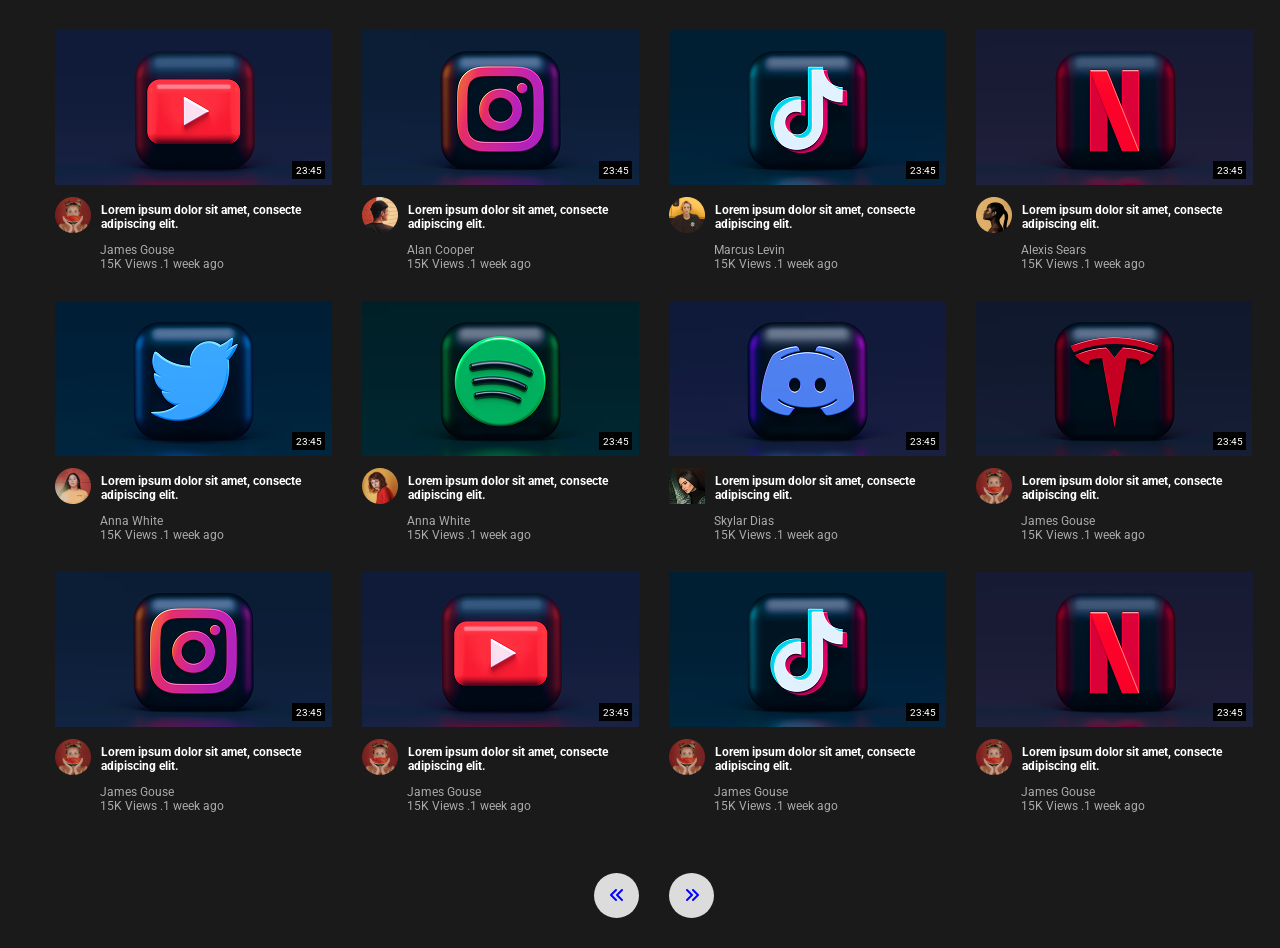
==== index.html @ a436f95a "last changed" ====
<!DOCTYPE html>
<html lang="en">

<head>
    <meta charset="UTF-8">
    <meta name="viewport" content="width=device-width, initial-scale=1.0">
    <link rel="stylesheet" href="https://cdnjs.cloudflare.com/ajax/libs/font-awesome/6.5.0/css/all.min.css">
    <link href="https://unpkg.com/aos@2.3.1/dist/aos.css" rel="stylesheet">
    <title>Document</title>
    <link rel="stylesheet" href="./assets/styles/main.css">
</head>

<body class="container">
    <div class="s1">
        <div class="time-style">
            <img class="images" src="./assets/main_pg-images/image 1 (2).png" alt="">
            <div class="time">
                <p>23:45</p>
            </div>
        </div>
        <div class="box">
            <div class="box-in">
                <div>
                    <img src="./assets/main_pg-images/user-pages/User-Avatar (7).png" alt="">
                </div>
                <span class="user-title">Lorem ipsum dolor sit amet, consecte 
                    adipiscing elit.</span>
            </div>
            <p>James Gouse <br>
                15K Views .1 week ago</p>
        </div>
    </div>
    <div class="s2">
        <div class="time-style">
            <img class="images" src="./assets/main_pg-images/image 1 (8).png" alt="">
            <div class="time">
                <p>23:45</p>
            </div>
        </div>
        <div class="box">
            <div class="box-in">
                <div>
                    <img src="./assets/main_pg-images/user-pages/User-Avatar.png" alt="">
                </div>
                <span class="user-title">Lorem ipsum dolor sit amet, consecte 
                    adipiscing elit.</span>
            </div>
            <p>Alan Cooper <br>
                15K Views .1 week ago</p>
        </div>
    </div>

    <div class="s3">
        <div class="time-style">
            <img class="images" src="./assets/main_pg-images/image 1 (7).png" alt="">
            <div class="time">
                <p>23:45</p>
            </div>
        </div>
        <div class="box">
            <div class="box-in">
                <div>
                    <img src="./assets/main_pg-images/user-pages/User-Avatar (2).png" alt="">
                </div>
                <span class="user-title">Lorem ipsum dolor sit amet, consecte 
                    adipiscing elit.</span>
            </div>
            <p>Marcus Levin <br>
                15K Views .1 week ago</p>
        </div>
    </div>
    <div class="s4">
        <div class="time-style">
            <img class="images" src="./assets/main_pg-images/image 1 (6).png" alt="">
            <div class="time">
                <p>23:45</p>
            </div>
        </div>
        <div class="box">
            <div class="box-in">
                <div>
                    <img src="./assets/main_pg-images/user-pages/User-Avatar (3).png" alt="">
                </div>
                <span class="user-title">Lorem ipsum dolor sit amet, consecte 
                    adipiscing elit.</span>
            </div>
            <p>Alexis Sears <br>
                15K Views .1 week ago</p>
        </div>
    </div>
    <div class="s5">
        <div class="time-style">
            <img class="images" src="./assets/main_pg-images/image 1 (5).png" alt="">
            <div class="time">
                <p>23:45</p>
            </div>
        </div>

        <div class="box">
            <div class="box-in">
                <div>
                    <img src="./assets/main_pg-images/user-pages/User-Avatar (5).png" alt="">
                </div>
                <span class="user-title">Lorem ipsum dolor sit amet, consecte
                    adipiscing elit.</span>
            </div>
            <p>Anna White <br>
                15K Views .1 week ago</p>
        </div>
        </div>
    <div class="s6">
        <div class="time-style">
            <img class="images" src="./assets/main_pg-images/image 1 (4).png" alt="">
            <div class="time">
                <p>23:45</p>
            </div>
        </div>
        <div class="box">
            <div class="box-in">
                <div>
                    <img src="./assets/main_pg-images/user-pages/User-Avatar (6).png" alt="">
                </div>
                <span  class="user-title">Lorem ipsum dolor sit amet, consecte 
                    adipiscing elit.</span>
            </div>
            <p>Anna White <br>
                15K Views .1 week ago</p>
        </div>
    </div>
    <div class="s7">
        <div class="time-style">
            <img class="images" src="./assets/main_pg-images/image 1 (3).png" alt="">
            <div class="time">
                <p>23:45</p>
            </div>
        </div>
        <div class="box">
            <div class="box-in">
                <div>
                    <img src="./assets/main_pg-images/user-pages/User-Avatar (4).png" alt="">
                </div>
                <span class="user-title">Lorem ipsum dolor sit amet, consecte 
                    adipiscing elit.</span>
            </div>
            <p>Skylar Dias<br>
                15K Views .1 week ago</p>
        </div>
    </div>
    <div class="s8">
        <div class="time-style">
            <img class="images" src="./assets/main_pg-images/image 1.png" alt="">
            <div class="time">
                <p>23:45</p>
            </div>
        </div>
        <div class="box">
            <div class="box-in">
                <div>
                    <img src="./assets/main_pg-images/user-pages/User-Avatar (7).png" alt="">
                </div>
                <span class="user-title">Lorem ipsum dolor sit amet, consecte 
                    adipiscing elit.</span>
            </div>
            <p>James Gouse <br>
                15K Views .1 week ago</p>
        </div>
    </div>
    <div class="s9">
        <div class="time-style">
            <img class="images" src="./assets/main_pg-images/image 1 (8).png" alt="">
            <div class="time">
                <p>23:45</p>
            </div>
        </div>
        <div class="box">
            <div class="box-in">
                <div>
                    <img src="./assets/main_pg-images/user-pages/User-Avatar (7).png" alt="">
                </div>
                <span class="user-title">Lorem ipsum dolor sit amet, consecte 
                    adipiscing elit.</span>
            </div>
            <p>James Gouse <br>
                15K Views .1 week ago</p>
        </div>
    </div>
    <div class="s10">
        <div class="time-style">
            <img class="images" src="./assets/main_pg-images/image 1 (2).png" alt="">
            <div class="time">
                <p>23:45</p>
            </div>
        </div>
        <div class="box">
            <div class="box-in">
                <div>
                    <img src="./assets/main_pg-images/user-pages/User-Avatar (7).png" alt="">
                </div>
                <span class="user-title">Lorem ipsum dolor sit amet, consecte 
                    adipiscing elit.</span>
            </div>
            <p>James Gouse <br>
                15K Views .1 week ago</p>
        </div>
    </div>
    <div class="s11">
        <img class="images" src="./assets/main_pg-images/image 1 (7).png" alt="">
        <div class="time-style">
            <div class="time">
                <p>23:45</p>
            </div>
        </div>
        <div class="box">
            <div class="box-in">
                <div>
                    <img src="./assets/main_pg-images/user-pages/User-Avatar (7).png" alt="">
                </div>
                <span class="user-title">Lorem ipsum dolor sit amet, consecte 
                    adipiscing elit.</span>
            </div>
            <p>James Gouse <br>
                15K Views .1 week ago</p>
        </div>
    </div>
    <div class="s12">
        <div class="time-style">
            <img class="images" src="./assets/main_pg-images/image 1 (6).png" alt="">
            <div class="time">
                <p>23:45</p>
            </div>
        </div>
        <div class="box">
            <div class="box-in">
                <div>
                    <img src="./assets/main_pg-images/user-pages/User-Avatar (7).png" alt="">
                </div>
                <span class="user-title">Lorem ipsum dolor sit amet, consecte 
                    adipiscing elit.</span>
            </div>
            <p>James Gouse <br>
                15K Views .1 week ago</p>
        </div>
    </div>

    <footer>
             <div class="next-pages_link">
        <div>
            <a href=""><i class="fa-solid fa-angles-left"></i></a>
        </div>
        <div>
            <a href="./assets/pages/secondary.html"><i class="fa-solid fa-angles-right"></i></a>
        </div>
    </div>
    </footer>

    <script src="https://unpkg.com/aos@2.3.1/dist/aos.js"></script>
    <script>
        AOS.init();
    </script>
</body>

</html>
---- assets/styles/main.css ----
@import url('https://fonts.googleapis.com/css2?family=Roboto:ital,wdth,wght@0,75..100,100..900;1,75..100,100..900&display=swap');

* {
    margin: 0;
    padding: 0;
    box-sizing: border-box;
    font-family: 'Roboto';
}
body {
    width: 100%;
    height: 100vh;
    max-width: 1230px;
    margin: 0 auto;
    gap: 30px;
    display: grid;
    grid-template-columns: repeat(8, 1fr);
    grid-template-rows: repeat(3, 1fr);
    grid-template-areas:
        's1 s1 s2 s2 s3 s3 s4 s4'
        's5 s5 s6 s6 s7 s7 s8 s8'
        's9 s9 s10 s10 s11 s11 s12 s12'
        'f f f f f f f f';
    background-color: rgba(26, 26, 26, 1);
    padding: 30px;
}
.container{
    max-width: 1230px;
    margin: 0 auto;
}
.s1 {
    grid-area: s1;
    width: 277px;
    background-color: transparent;

}
.time-style {
    position: relative;
}
.s2 {
    grid-area: s2;
    width: 277px;
    background-color: transparent;
}
.box {
    display: flex;
    flex-direction: column;
    gap: 6px;
    margin-top: 8px;
}
.time {
    width: 33px;
    height: 18px;
    background-color: rgba(0, 0, 0, 1);
    display: flex;
    align-items: center;
    justify-content: center;
    position: absolute;
    right: 7px;
    bottom: 10px;
}
.time p {
    color: white;
    font-size: 10px;
}
.box-in {
    display: flex;
    align-items: center;
    gap: 10px;
}
.box-in .user-title {
    font-weight: 700;
    color: rgba(255, 255, 255, 1);
    font-size: 12px;
}
.box p {
    color: rgba(170, 170, 170, 1);
    margin-left: 45px;
    font-size: 12px;
}
.s3 {
    grid-area: s3;
    position: relative;
    width: 277px;
    background-color: transparent;

}
.s4 {
    grid-area: s4;
    position: relative;
    width: 277px;
    background-color: transparent;

}
.s5 {
    grid-area: s5;

}
.s6 {
    grid-area: s6;
    width: 277px;
    background-color: transparent;
    position: relative;

}
.s7 {
    grid-area: s7;
    width: 277px;
    background-color: transparent;
    position: relative;

}
.s8 {
    grid-area: s8;
    width: 277px;
    background-color: transparent;
    position: relative;

}
.s9 {
    grid-area: s9;

}
.s10 {
    grid-area: s10;
    width: 277px;
    background-color: transparent;
    position: relative;

}
.s11 {
    grid-area: s11;
    width: 277px;
    background-color: transparent;
    position: relative;

}
.s12 {
    grid-area: s12;
    width: 277px;
    background-color: transparent;
    position: relative;

}
footer {
    grid-area: f;
    width: 100%;
    padding: 30px 0;
    background-color: transparent;
    display: flex;
    justify-content: center;
    align-items: center;
}
.next-pages_link {
    display: flex;
    gap: 30px;
}
.next-pages_link div{
    height: 45px;
    width: 45px;
    display: flex;
    align-items: center;
    justify-content: center;
    border-radius: 50%;
    transition: all 0.2s ease;
    text-align: center;
    background-color: gainsboro;
}
.next-pages_link a{
    color: blue;
}
.next-pages_link div:hover{
    color: white;
    cursor: pointer;
    transition: all 0.3s ease;
    background-color: darkgrey;
} 
@media (max-width:1024px) {
    body {
        grid-template-areas:
            's1 s1 s2 s2 s3 s3'
            's4 s4 s5 s5 s6 s6'
            ' s7 s7 s8 s8 s9 s9'
            ' s10 s10 s11 s11 s12 s12';
    }
}
@media (max-width:500px) {
    body {
        grid-template-areas:
        's1 s1''s2 s2''s3 s3''s4 s4''s5 s5''s6 s6''s7 s7'
        's8 s8''s9 s9''s10 s10''s11 s11''s12 s12';
        display: flex;
        justify-content: center;
        flex-wrap: wrap;
        align-items: center;
    }
}
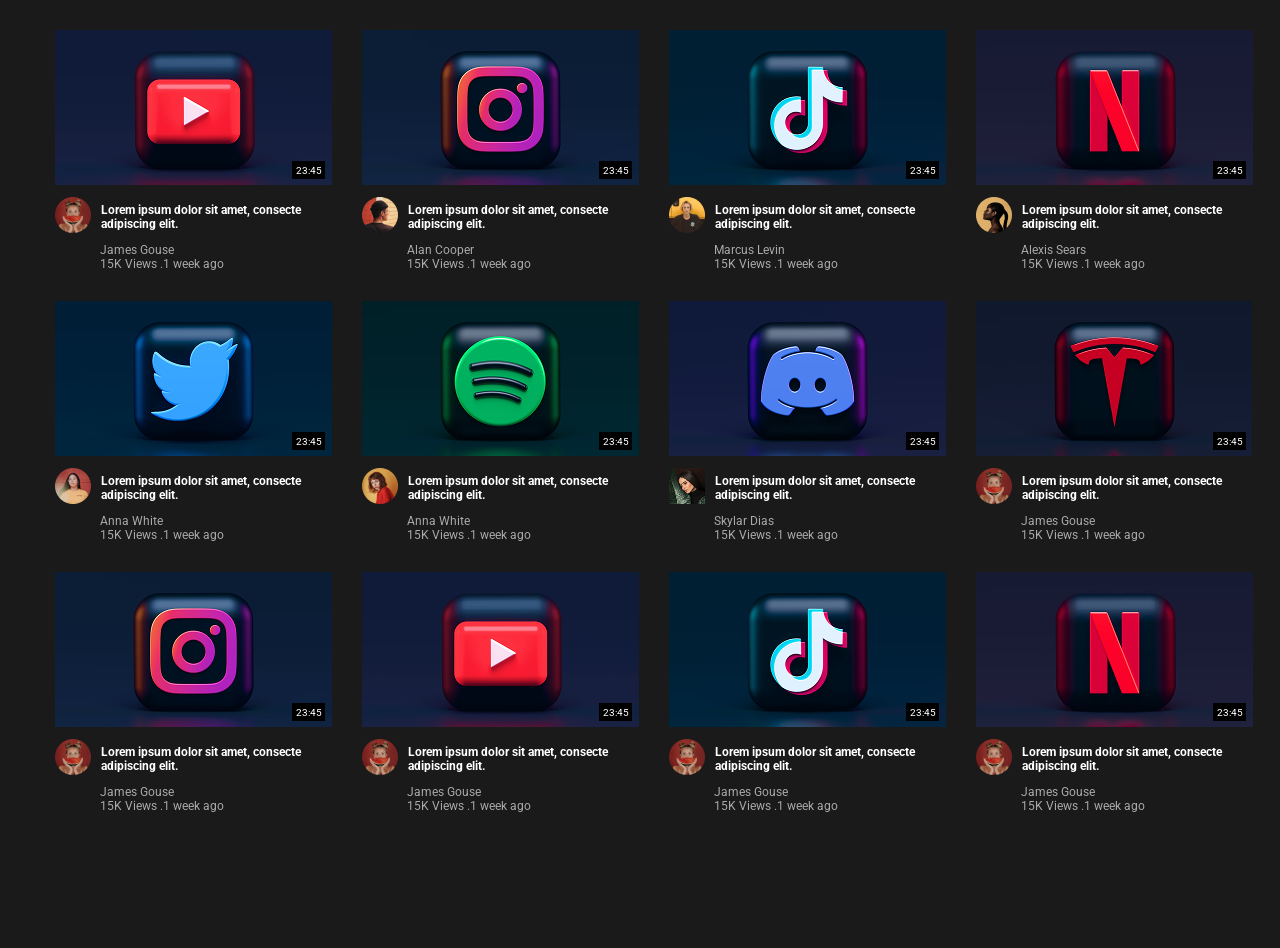
==== commit 5486199f: "last changed" ====
--- a/index.html
+++ b/index.html
@@ -13,13 +13,13 @@
 <body class="container">
     <div class="s1">
         <div class="time-style">
-            <img class="images" src="./assets/main_pg-images/image 1 (2).png" alt="">
-            <div class="time">
-                <p>23:45</p>
-            </div>
-        </div>
-        <div class="box">
-            <div class="box-in">
+            <img class="images" src="./assets/main_pg-images/image 1 (2).png" alt="" data-aos="fade-down" data-aos-delay="100">
+            <div class="time"data-aos="fade-down" data-aos-delay="200">
+                <p>23:45</p>
+            </div>
+        </div>
+        <div class="box">
+            <div class="boxs" data-aos="fade-down" data-aos-delay="300">
                 <div>
                     <img src="./assets/main_pg-images/user-pages/User-Avatar (7).png" alt="">
                 </div>
@@ -32,13 +32,13 @@
     </div>
     <div class="s2">
         <div class="time-style">
-            <img class="images" src="./assets/main_pg-images/image 1 (8).png" alt="">
-            <div class="time">
-                <p>23:45</p>
-            </div>
-        </div>
-        <div class="box">
-            <div class="box-in">
+            <img class="images" src="./assets/main_pg-images/image 1 (8).png" alt="" data-aos="fade-down" data-aos-delay="100">
+            <div class="time" data-aos="fade-down" data-aos-delay="200">
+                <p>23:45</p>
+            </div>
+        </div>
+        <div class="box">
+            <div class="boxs" data-aos="fade-down" data-aos-delay="300">
                 <div>
                     <img src="./assets/main_pg-images/user-pages/User-Avatar.png" alt="">
                 </div>
@@ -52,13 +52,13 @@
 
     <div class="s3">
         <div class="time-style">
-            <img class="images" src="./assets/main_pg-images/image 1 (7).png" alt="">
-            <div class="time">
-                <p>23:45</p>
-            </div>
-        </div>
-        <div class="box">
-            <div class="box-in">
+            <img class="images" src="./assets/main_pg-images/image 1 (7).png" alt=""data-aos="fade-down" data-aos-delay="100">
+            <div class="time" data-aos="fade-down" data-aos-delay="200">
+                <p>23:45</p>
+            </div>
+        </div>
+        <div class="box">
+            <div class="boxs"data-aos="fade-down" data-aos-delay="300">
                 <div>
                     <img src="./assets/main_pg-images/user-pages/User-Avatar (2).png" alt="">
                 </div>
@@ -71,13 +71,13 @@
     </div>
     <div class="s4">
         <div class="time-style">
-            <img class="images" src="./assets/main_pg-images/image 1 (6).png" alt="">
-            <div class="time">
-                <p>23:45</p>
-            </div>
-        </div>
-        <div class="box">
-            <div class="box-in">
+            <img class="images" src="./assets/main_pg-images/image 1 (6).png" alt=""data-aos="fade-down" data-aos-delay="100">
+            <div class="time" data-aos="fade-down" data-aos-delay="200">
+                <p>23:45</p>
+            </div>
+        </div>
+        <div class="box">
+            <div class="boxs" data-aos="fade-down" data-aos-delay="300">
                 <div>
                     <img src="./assets/main_pg-images/user-pages/User-Avatar (3).png" alt="">
                 </div>
@@ -88,16 +88,16 @@
                 15K Views .1 week ago</p>
         </div>
     </div>
-    <div class="s5">
-        <div class="time-style">
-            <img class="images" src="./assets/main_pg-images/image 1 (5).png" alt="">
-            <div class="time">
-                <p>23:45</p>
-            </div>
-        </div>
-
-        <div class="box">
-            <div class="box-in">
+    <div class="s5"  >
+        <div class="time-style">
+            <img class="images" src="./assets/main_pg-images/image 1 (5).png" alt="" data-aos="fade-down" data-aos-delay="100">
+            <div class="time" data-aos="fade-down" data-aos-delay="200">
+                <p>23:45</p>
+            </div>
+        </div>
+
+        <div class="box">
+            <div class="boxs" data-aos="fade-down" data-aos-delay="300">
                 <div>
                     <img src="./assets/main_pg-images/user-pages/User-Avatar (5).png" alt="">
                 </div>
@@ -110,13 +110,13 @@
         </div>
     <div class="s6">
         <div class="time-style">
-            <img class="images" src="./assets/main_pg-images/image 1 (4).png" alt="">
-            <div class="time">
-                <p>23:45</p>
-            </div>
-        </div>
-        <div class="box">
-            <div class="box-in">
+            <img class="images" src="./assets/main_pg-images/image 1 (4).png" alt=""data-aos="fade-down" data-aos-delay="100">
+            <div class="time" data-aos="fade-down" data-aos-delay="200">
+                <p>23:45</p>
+            </div>
+        </div>
+        <div class="box">
+            <div class="boxs" data-aos="fade-down" data-aos-delay="300">
                 <div>
                     <img src="./assets/main_pg-images/user-pages/User-Avatar (6).png" alt="">
                 </div>
@@ -129,13 +129,13 @@
     </div>
     <div class="s7">
         <div class="time-style">
-            <img class="images" src="./assets/main_pg-images/image 1 (3).png" alt="">
-            <div class="time">
-                <p>23:45</p>
-            </div>
-        </div>
-        <div class="box">
-            <div class="box-in">
+            <img class="images" src="./assets/main_pg-images/image 1 (3).png" alt="" data-aos="fade-down" data-aos-delay="100">
+            <div class="time" data-aos="fade-down" data-aos-delay="200">
+                <p>23:45</p>
+            </div>
+        </div>
+        <div class="box">
+            <div class="boxs" data-aos="fade-down" data-aos-delay="300">
                 <div>
                     <img src="./assets/main_pg-images/user-pages/User-Avatar (4).png" alt="">
                 </div>
@@ -148,13 +148,13 @@
     </div>
     <div class="s8">
         <div class="time-style">
-            <img class="images" src="./assets/main_pg-images/image 1.png" alt="">
-            <div class="time">
-                <p>23:45</p>
-            </div>
-        </div>
-        <div class="box">
-            <div class="box-in">
+            <img class="images" src="./assets/main_pg-images/image 1.png" alt="" data-aos="fade-down" data-aos-delay="100">
+            <div class="time" data-aos="fade-down" data-aos-delay="200">
+                <p>23:45</p>
+            </div>
+        </div>
+        <div class="box">
+            <div class="boxs"  data-aos="fade-down" data-aos-delay="300">
                 <div>
                     <img src="./assets/main_pg-images/user-pages/User-Avatar (7).png" alt="">
                 </div>
@@ -167,13 +167,13 @@
     </div>
     <div class="s9">
         <div class="time-style">
-            <img class="images" src="./assets/main_pg-images/image 1 (8).png" alt="">
-            <div class="time">
-                <p>23:45</p>
-            </div>
-        </div>
-        <div class="box">
-            <div class="box-in">
+            <img class="images" src="./assets/main_pg-images/image 1 (8).png" alt=""  data-aos="fade-down" data-aos-delay="100">
+            <div class="time" data-aos="fade-down" data-aos-delay="200">
+                <p>23:45</p>
+            </div>
+        </div>
+        <div class="box">
+            <div class="boxs" data-aos="fade-down" data-aos-delay="300">
                 <div>
                     <img src="./assets/main_pg-images/user-pages/User-Avatar (7).png" alt="">
                 </div>
@@ -186,13 +186,13 @@
     </div>
     <div class="s10">
         <div class="time-style">
-            <img class="images" src="./assets/main_pg-images/image 1 (2).png" alt="">
-            <div class="time">
-                <p>23:45</p>
-            </div>
-        </div>
-        <div class="box">
-            <div class="box-in">
+            <img class="images" src="./assets/main_pg-images/image 1 (2).png" alt=""  data-aos="fade-down" data-aos-delay="100">
+            <div class="time" data-aos="fade-down" data-aos-delay="200">
+                <p>23:45</p>
+            </div>
+        </div>
+        <div class="box">
+            <div class="boxs"data-aos="fade-down" data-aos-delay="300">
                 <div>
                     <img src="./assets/main_pg-images/user-pages/User-Avatar (7).png" alt="">
                 </div>
@@ -204,14 +204,14 @@
         </div>
     </div>
     <div class="s11">
-        <img class="images" src="./assets/main_pg-images/image 1 (7).png" alt="">
-        <div class="time-style">
-            <div class="time">
-                <p>23:45</p>
-            </div>
-        </div>
-        <div class="box">
-            <div class="box-in">
+        <img class="images" src="./assets/main_pg-images/image 1 (7).png" alt="" data-aos="fade-down" data-aos-delay="100">
+        <div class="time-style">
+            <div class="time"data-aos="fade-down" data-aos-delay="200">
+                <p>23:45</p>
+            </div>
+        </div>
+        <div class="box">
+            <div class="boxs"data-aos="fade-down" data-aos-delay="300">
                 <div>
                     <img src="./assets/main_pg-images/user-pages/User-Avatar (7).png" alt="">
                 </div>
@@ -224,13 +224,13 @@
     </div>
     <div class="s12">
         <div class="time-style">
-            <img class="images" src="./assets/main_pg-images/image 1 (6).png" alt="">
-            <div class="time">
-                <p>23:45</p>
-            </div>
-        </div>
-        <div class="box">
-            <div class="box-in">
+            <img class="images" src="./assets/main_pg-images/image 1 (6).png" alt=""data-aos="fade-down" data-aos-delay="100">
+            <div class="time" data-aos="fade-down" data-aos-delay="200">
+                <p>23:45</p>
+            </div>
+        </div>
+        <div class="box">
+            <div class="boxs" data-aos="fade-down" data-aos-delay="100">
                 <div>
                     <img src="./assets/main_pg-images/user-pages/User-Avatar (7).png" alt="">
                 </div>
@@ -244,10 +244,10 @@
 
     <footer>
              <div class="next-pages_link">
-        <div>
+        <div data-aos="fade-down" data-aos-delay="100">
             <a href=""><i class="fa-solid fa-angles-left"></i></a>
         </div>
-        <div>
+        <div data-aos="fade-down" data-aos-delay="150">
             <a href="./assets/pages/secondary.html"><i class="fa-solid fa-angles-right"></i></a>
         </div>
     </div>
--- a/assets/styles/main.css
+++ b/assets/styles/main.css
@@ -62,12 +62,12 @@
     color: white;
     font-size: 10px;
 }
-.box-in {
+.boxs {
     display: flex;
     align-items: center;
     gap: 10px;
 }
-.box-in .user-title {
+.boxs .user-title {
     font-weight: 700;
     color: rgba(255, 255, 255, 1);
     font-size: 12px;
@@ -180,14 +180,15 @@
             's1 s1 s2 s2 s3 s3'
             's4 s4 s5 s5 s6 s6'
             ' s7 s7 s8 s8 s9 s9'
-            ' s10 s10 s11 s11 s12 s12';
+            ' s10 s10 s11 s11 s12 s12'
+            'f f f f f f f f';
     }
 }
 @media (max-width:500px) {
     body {
         grid-template-areas:
         's1 s1''s2 s2''s3 s3''s4 s4''s5 s5''s6 s6''s7 s7'
-        's8 s8''s9 s9''s10 s10''s11 s11''s12 s12';
+        's8 s8''s9 s9''s10 s10''s11 s11''s12 s12''f';
         display: flex;
         justify-content: center;
         flex-wrap: wrap;
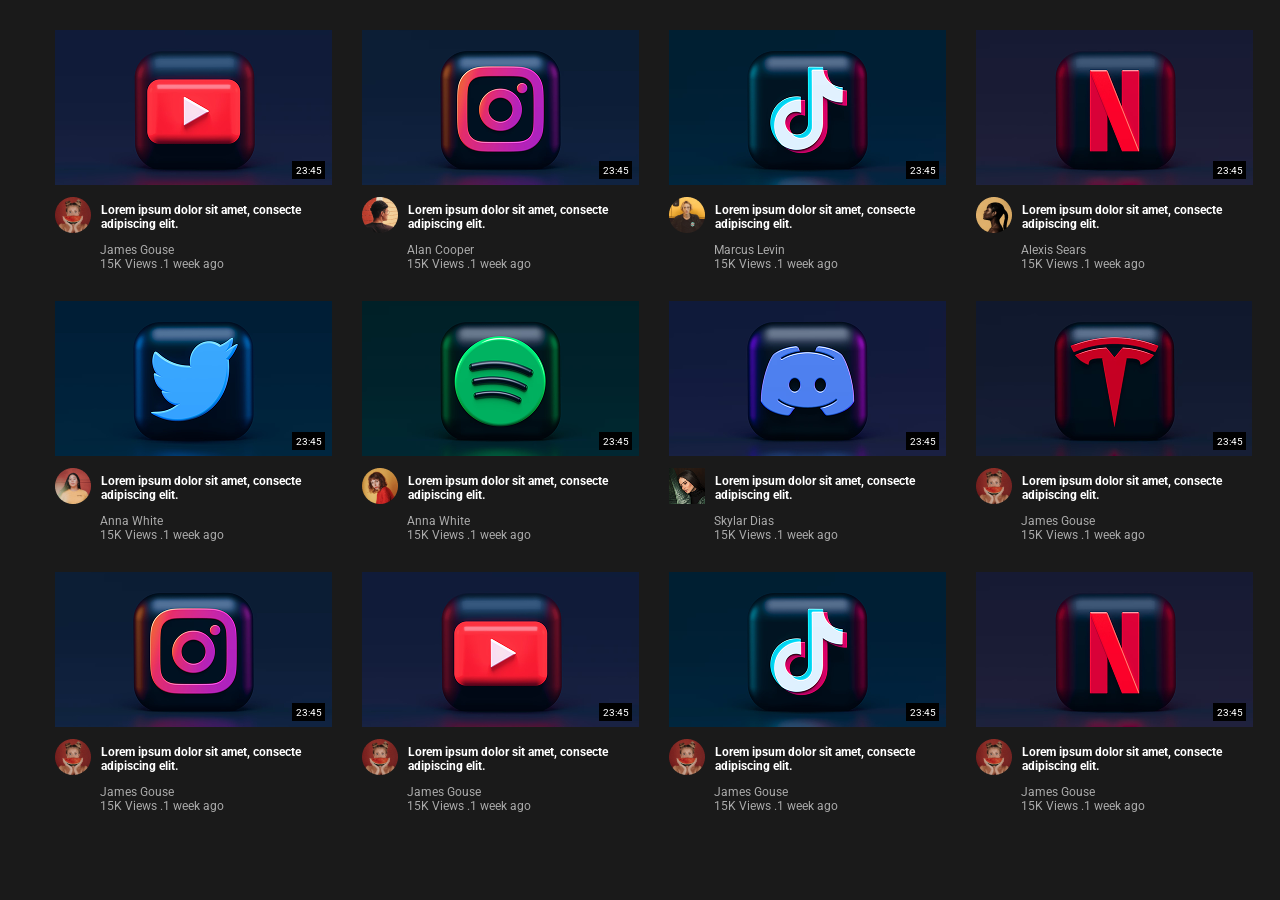
==== commit 0a0ec45c: "last changed" ====
--- a/index.html
+++ b/index.html
@@ -242,12 +242,12 @@
         </div>
     </div>
 
-    <footer>
-             <div class="next-pages_link">
-        <div data-aos="fade-down" data-aos-delay="100">
+    <footer  data-aos="fade-down" data-aos-delay="300">
+             <div class="next-pages_link" >
+        <div>
             <a href=""><i class="fa-solid fa-angles-left"></i></a>
         </div>
-        <div data-aos="fade-down" data-aos-delay="150">
+        <div>
             <a href="./assets/pages/secondary.html"><i class="fa-solid fa-angles-right"></i></a>
         </div>
     </div>
